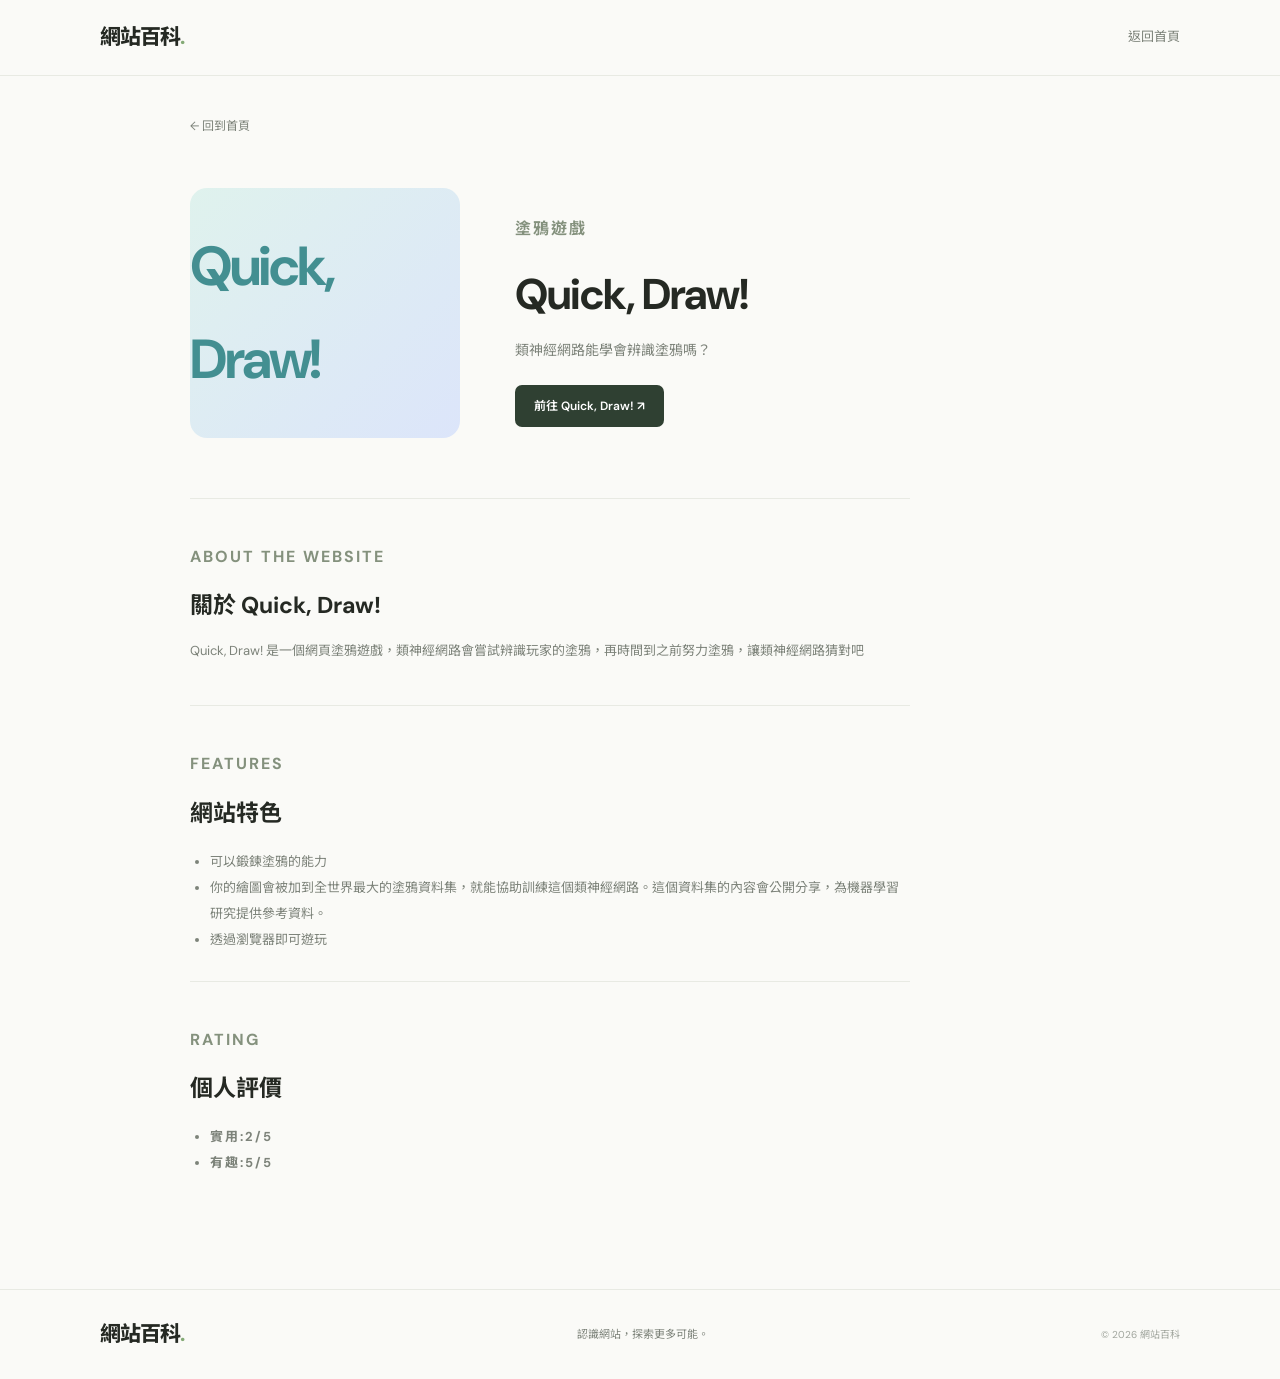
==== quickdraw.html @ 5062c01d "Add files via upload" ====
<!DOCTYPE html>
<html lang="zh-Hant">
<head>
  <meta charset="UTF-8"><meta name="viewport" content="width=device-width, initial-scale=1.0">
  <title>Quick, Draw!｜網站百科</title><link rel="stylesheet" href="css/style.css">
</head>
<body>
  <header class="header"><a class="logo" href="index.html">網站百科<span>.</span></a><nav><a href="index.html">返回首頁</a></nav></header>
  <main class="detail-main">
    <a class="back-link" href="index.html">← 回到首頁</a>
    <div class="detail-hero">
      <div class="detail-art visual-canva"><span>Quick, Draw!</span></div>
      <div><p class="eyebrow">塗鴉遊戲</p><h1>Quick, Draw!</h1><p class="detail-lead">類神經網路能學會辨識塗鴉嗎？</p><a class="primary-button" href="https://quickdraw.withgoogle.com/" target="_blank" rel="noopener">前往 Quick, Draw! ↗</a></div>
    </div>
    <section class="detail-section"><p class="eyebrow">ABOUT THE WEBSITE</p><h2>關於 Quick, Draw!</h2><p>Quick, Draw! 是一個網頁塗鴉遊戲，類神經網路會嘗試辨識玩家的塗鴉，再時間到之前努力塗鴉，讓類神經網路猜對吧</p></section>
    <section class="detail-section feature-section"><p class="eyebrow">FEATURES</p><h2>網站特色</h2><ul><li>可以鍛鍊塗鴉的能力</li><li>你的繪圖會被加到全世界最大的塗鴉資料集，就能協助訓練這個類神經網路。這個資料集的內容會公開分享，為機器學習研究提供參考資料。</li><li>透過瀏覽器即可遊玩</li></ul></section>
    <section class="detail-section feature-section"><p class="eyebrow">RATING</p><h2>個人評價</h2><ul class="eyebrow"><li>實用:2/5</li><li>有趣:5/5</li></ul></section>
  </main>
  <footer class="footer"><a class="logo" href="index.html">網站百科<span>.</span></a><p>認識網站，探索更多可能。</p><small>© 2026 網站百科</small></footer>
</body>
</html>
---- css/style.css ----
@import url('https://fonts.googleapis.com/css2?family=DM+Sans:wght@400;500;600;700&family=Noto+Sans+TC:wght@400;500;600;700;800&display=swap');

:root {
  --background: #fafaf7;
  --text: #252923;
  --muted: #7d837a;
  --green: #dcebd4;
  --dark-green: #38583b;
  --line: #e8eae3;
}

* { box-sizing: border-box; }
html { scroll-behavior: smooth; }
body {
  margin: 0;
  background: var(--background);
  color: var(--text);
  font-family: 'DM Sans', 'Noto Sans TC', sans-serif;
  line-height: 1.7;
}
a { color: inherit; text-decoration: none; }
.header {
  height: 76px;
  padding: 0 max(24px, calc((100% - 1080px) / 2));
  display: flex;
  align-items: center;
  justify-content: space-between;
  border-bottom: 1px solid var(--line);
}
.logo { font-size: 21px; font-weight: 800; letter-spacing: -1px; }
.logo span { color: #83a975; }
nav { display: flex; gap: 30px; font-size: 13px; color: var(--muted); }
nav a:hover, .back-link:hover { color: var(--dark-green); }

.hero {
  min-height: 390px;
  padding: 85px 24px 80px;
  text-align: center;
  background: linear-gradient(180deg, #f0f4eb 0%, var(--background) 100%);
}
.eyebrow { color: #84917d; font-size: 16px; font-weight: 700; letter-spacing: 2px; }
.hero h1 { margin: 16px 0; font-size: clamp(38px, 6vw, 58px); line-height: 1.25; letter-spacing: -2px; }
.hero h1 span { color: #8da684; }
.intro { margin: 0 auto 25px; color: var(--muted); font-size: 14px; }
.primary-button {
  display: inline-block;
  padding: 11px 19px;
  background: #2f4032;
  color: white;
  border-radius: 7px;
  font-size: 12px;
  font-weight: 600;
  transition: background .2s, transform .2s;
}
.primary-button:hover { background: #52724f; transform: translateY(-2px); }

.sort-container {
  display: flex;
  justify-content: flex-end;
  align-items: center;
  gap: 10px;
}

.content { width: min(1080px, calc(100% - 48px)); margin: 0 auto; padding: 65px 0 90px; }
.section-heading { display: flex; align-items: end; justify-content: space-between; margin-bottom: 25px; }
.section-heading h2 { margin: 4px 0 0; font-size: 27px; }
.section-heading > p { color: var(--muted); font-size: 12px; }
.card-grid { display: grid; grid-template-columns: repeat(3, 1fr); gap: 20px; }
.website-card {
  display: block;
  overflow: hidden;
  background: white;
  border: 1px solid var(--line);
  border-radius: 13px;
  transition: transform .2s, box-shadow .2s;
}
.website-card:hover { transform: translateY(-5px); box-shadow: 0 14px 30px #26332612; }
.card-visual { height: 170px; display: grid; place-items: center; }
.card-visual span { font-size: 55px; font-weight: 700; }
.visual-wiki { background: #edf0f1; color: #333b40; }
.visual-youtube { background: #fae7e4; color: #e34d43; }
.visual-youtube span { display: grid; place-items: center; width: 83px; height: 58px; border-radius: 17px; background: #e34d43; color: white; font-size: 28px; }
.visual-canva { background: linear-gradient(135deg, #dff2ed, #dce5fa); color: #438f91; }
.visual-canva span { font-size: 43px; font-weight: 600; letter-spacing: -3px; }
.visual-disco { background: linear-gradient(135deg, #f2e8df, #fae8dc); color: #e19b5f; }
.visual-disco span { font-size: 43px; font-weight: 600; letter-spacing: -3px; }
.visual-wordle { background: linear-gradient(135deg, #f6f6f6, #e0dfdf); color: #529447; }
.visual-wordle span { font-size: 43px; font-weight: 600; letter-spacing: -3px; }
.visual-quickdraw { background: linear-gradient(135deg, #f2f2df, #faf2dc); color: #e19b5f; }
.visual-quickdraw span { font-size: 43px; font-weight: 600; letter-spacing: -3px; }
.card-info { padding: 18px 20px 20px; }
.category { margin: 0 0 4px; color: #8ba17e; font-size: 10px; }
.card-info h3 { margin: 0 0 6px; font-size: 19px; }
.card-info > p:not(.category) { min-height: 44px; margin: 0 0 15px; color: var(--muted); font-size: 12px; }
.card-link { color: var(--dark-green); font-size: 11px; font-weight: 700; }

.footer {
  min-height: 90px;
  padding: 22px max(24px, calc((100% - 1080px) / 2));
  border-top: 1px solid var(--line);
  display: flex;
  align-items: center;
  justify-content: space-between;
  gap: 15px;
}
.footer p { margin: 0; color: var(--muted); font-size: 11px; }
.footer small { color: #a0a59d; font-size: 10px; }

.detail-main { width: min(900px, calc(100% - 48px)); margin: 0 auto; padding: 35px 0 85px; }
.back-link { color: var(--muted); font-size: 12px; }
.detail-hero { display: grid; grid-template-columns: 270px 1fr; align-items: center; gap: 55px; padding: 50px 0 60px; }
.detail-art { height: 250px; border-radius: 17px; display: grid; place-items: center; }
.detail-art > span { font-size: 85px; font-weight: 700; }
.detail-art.visual-youtube > span { width: 112px; height: 79px; border-radius: 22px; font-size: 38px; }
.detail-art.visual-canva > span { font-size: 55px; }
.detail-art.visual-disco > span { font-size: 55px; }
.detail-art.visual-wordle > span { font-size: 55px; }
.detail-art.visual-quickdraw > span { font-size: 55px; }
.detail-hero h1 { margin: 8px 0; font-size: 43px; letter-spacing: -1px; }
.detail-lead { margin: 0 0 22px; color: var(--muted); font-size: 14px; }
.detail-section { max-width: 720px; padding: 28px 0; border-top: 1px solid var(--line); }
.detail-section h2 { margin: 5px 0 12px; font-size: 23px; }
.detail-section > p:last-child, .detail-section li { color: var(--muted); font-size: 13px; line-height: 2; }
.feature-section ul { padding-left: 20px; margin-bottom: 0; }

@media (max-width: 650px) {
  .header { height: 66px; padding: 0 18px; }
  nav { gap: 16px; font-size: 11px; }
  .hero { padding: 70px 20px 65px; }
  .content { width: calc(100% - 36px); padding: 48px 0 60px; }
  .section-heading { display: block; }
  .section-heading > p { margin: 8px 0 0; }
  .card-grid { grid-template-columns: 1fr; gap: 15px; }
  .card-visual { height: 155px; }
  .footer { padding: 22px 18px; flex-wrap: wrap; }
  .footer p { order: 3; width: 100%; }
  .detail-main { width: calc(100% - 36px); padding-top: 25px; }
  .detail-hero { grid-template-columns: 1fr; gap: 25px; padding: 30px 0 40px; }
  .detail-art { height: 190px; }
  .detail-art > span { font-size: 70px; }
  .detail-hero h1 { font-size: 36px; }
}
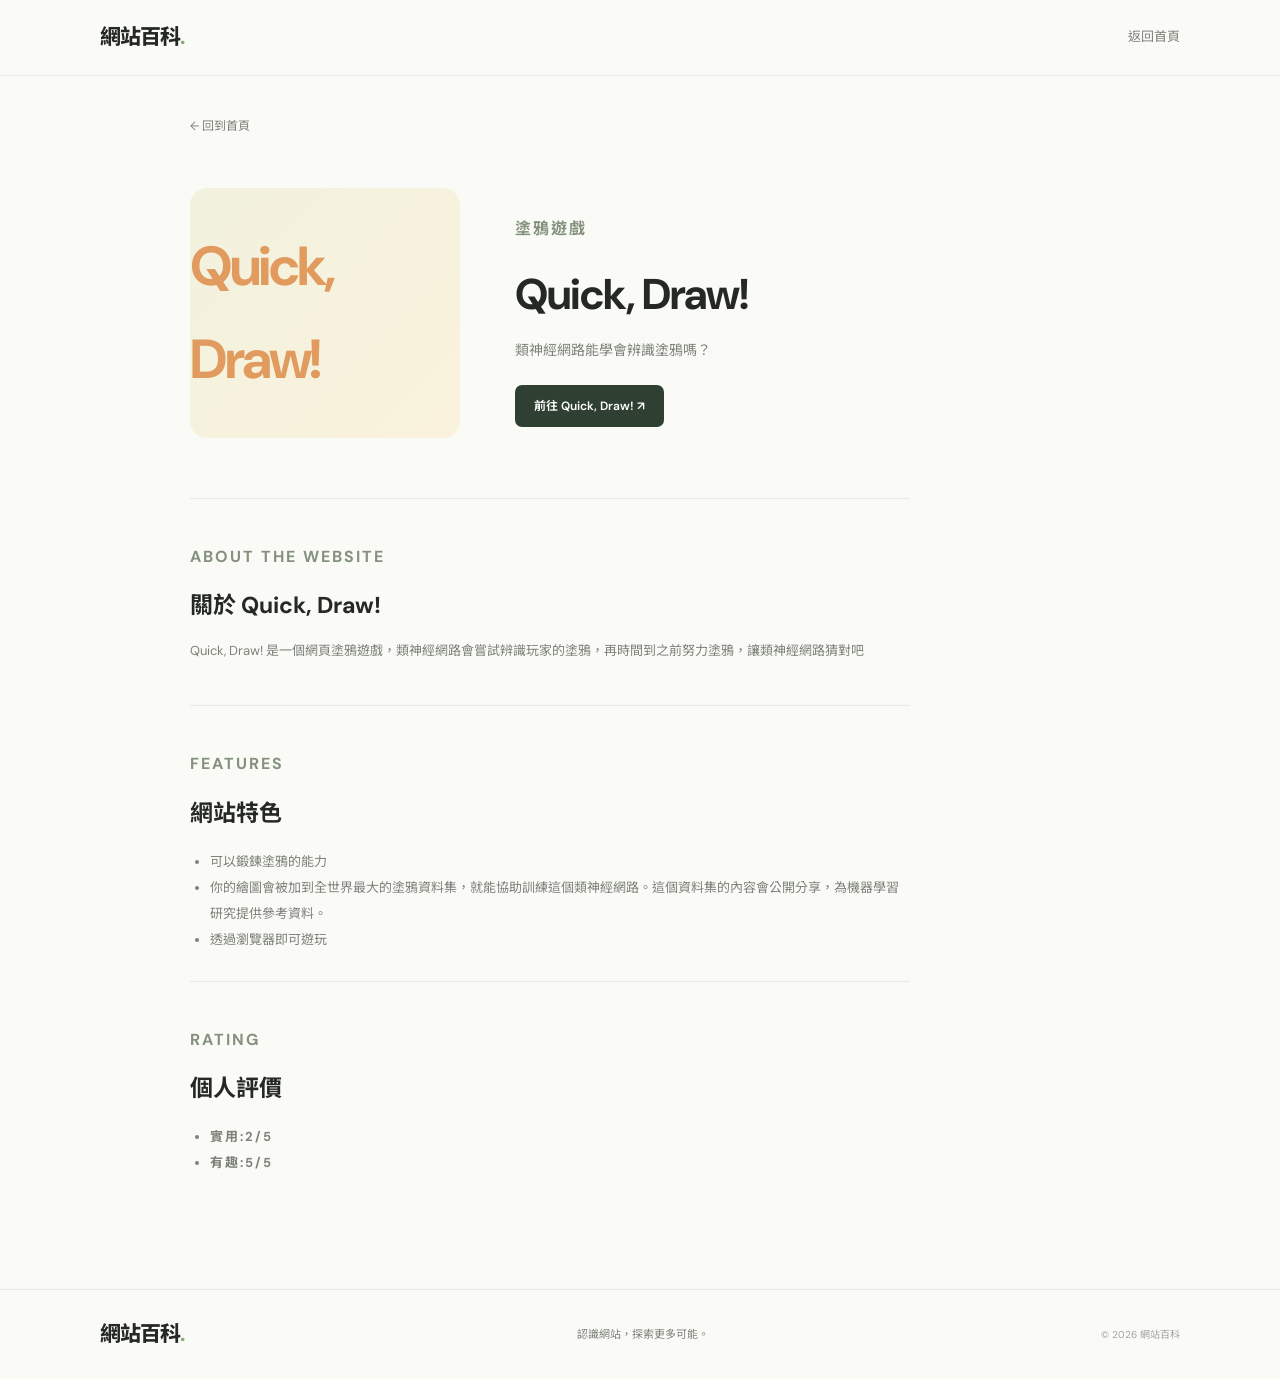
==== commit c5351899: "Add files via upload" ====
--- a/quickdraw.html
+++ b/quickdraw.html
@@ -9,7 +9,7 @@
   <main class="detail-main">
     <a class="back-link" href="index.html">← 回到首頁</a>
     <div class="detail-hero">
-      <div class="detail-art visual-canva"><span>Quick, Draw!</span></div>
+      <div class="detail-art visual-quickdraw"><span>Quick, Draw!</span></div>
       <div><p class="eyebrow">塗鴉遊戲</p><h1>Quick, Draw!</h1><p class="detail-lead">類神經網路能學會辨識塗鴉嗎？</p><a class="primary-button" href="https://quickdraw.withgoogle.com/" target="_blank" rel="noopener">前往 Quick, Draw! ↗</a></div>
     </div>
     <section class="detail-section"><p class="eyebrow">ABOUT THE WEBSITE</p><h2>關於 Quick, Draw!</h2><p>Quick, Draw! 是一個網頁塗鴉遊戲，類神經網路會嘗試辨識玩家的塗鴉，再時間到之前努力塗鴉，讓類神經網路猜對吧</p></section>
